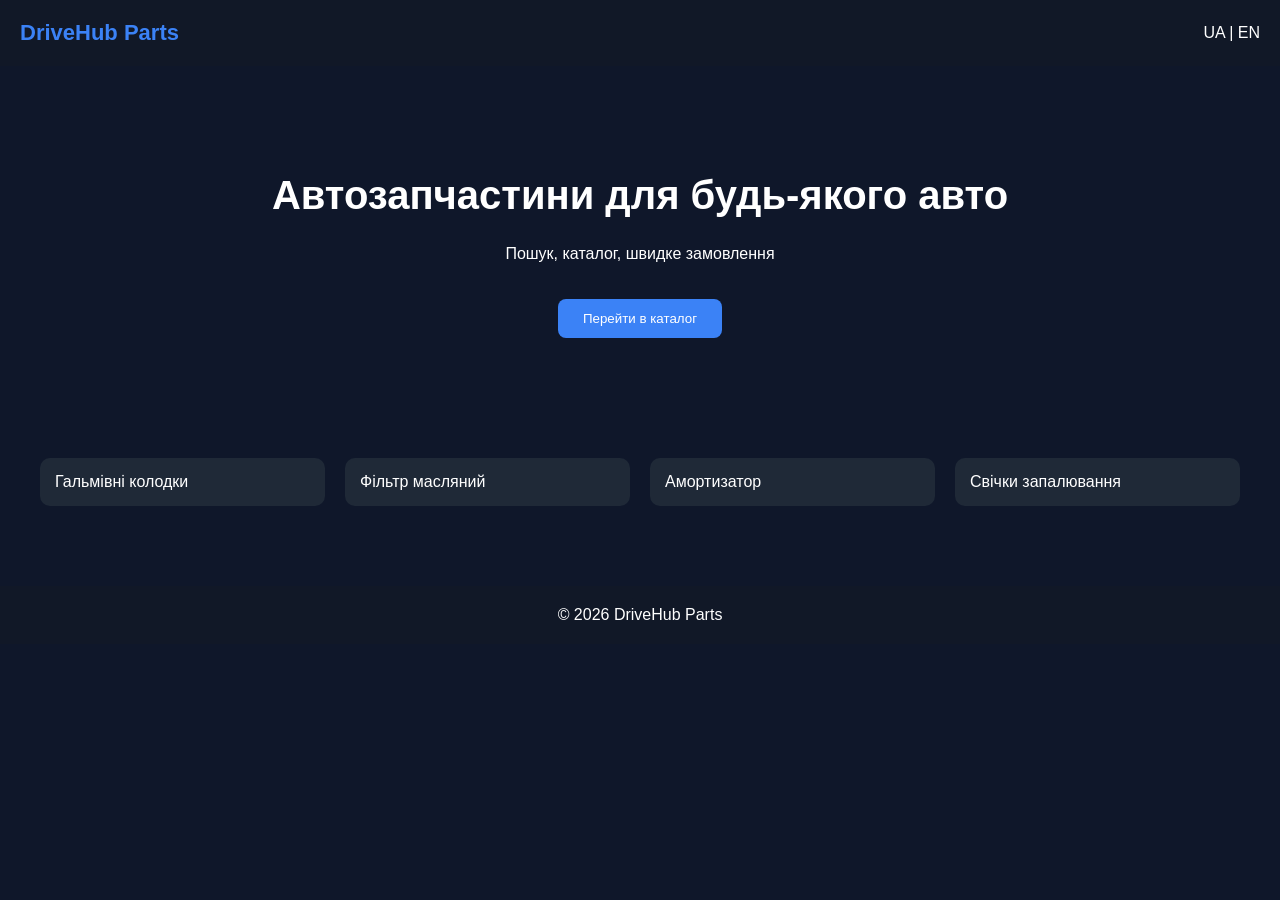
==== index.html @ 7279b129 "Create index.html" ====
<!DOCTYPE html>
<html lang="uk">
<head>
<meta charset="UTF-8">
<title>DriveHub Parts</title>
<meta name="viewport" content="width=device-width, initial-scale=1.0">

<style>
body {
    margin: 0;
    font-family: Arial;
    background: #0f172a;
    color: white;
}

header {
    background: #111827;
    padding: 20px;
    display: flex;
    justify-content: space-between;
    align-items: center;
}

.logo {
    font-size: 22px;
    font-weight: bold;
    color: #3b82f6;
}

.hero {
    text-align: center;
    padding: 80px 20px;
}

.hero h1 {
    font-size: 40px;
}

.btn {
    background: #3b82f6;
    padding: 12px 25px;
    border: none;
    color: white;
    cursor: pointer;
    margin-top: 20px;
    border-radius: 8px;
}

.products {
    display: grid;
    grid-template-columns: repeat(auto-fit, minmax(200px, 1fr));
    gap: 20px;
    padding: 40px;
}

.card {
    background: #1f2937;
    padding: 15px;
    border-radius: 10px;
}

footer {
    text-align: center;
    padding: 20px;
    background: #111827;
    margin-top: 40px;
}
</style>

</head>

<body>

<header>
    <div class="logo">DriveHub Parts</div>
    <div>UA | EN</div>
</header>

<div class="hero">
    <h1>Автозапчастини для будь-якого авто</h1>
    <p>Пошук, каталог, швидке замовлення</p>
    <button class="btn">Перейти в каталог</button>
</div>

<div class="products">
    <div class="card">Гальмівні колодки</div>
    <div class="card">Фільтр масляний</div>
    <div class="card">Амортизатор</div>
    <div class="card">Свічки запалювання</div>
</div>

<footer>
    © 2026 DriveHub Parts
</footer>

</body>
</html>
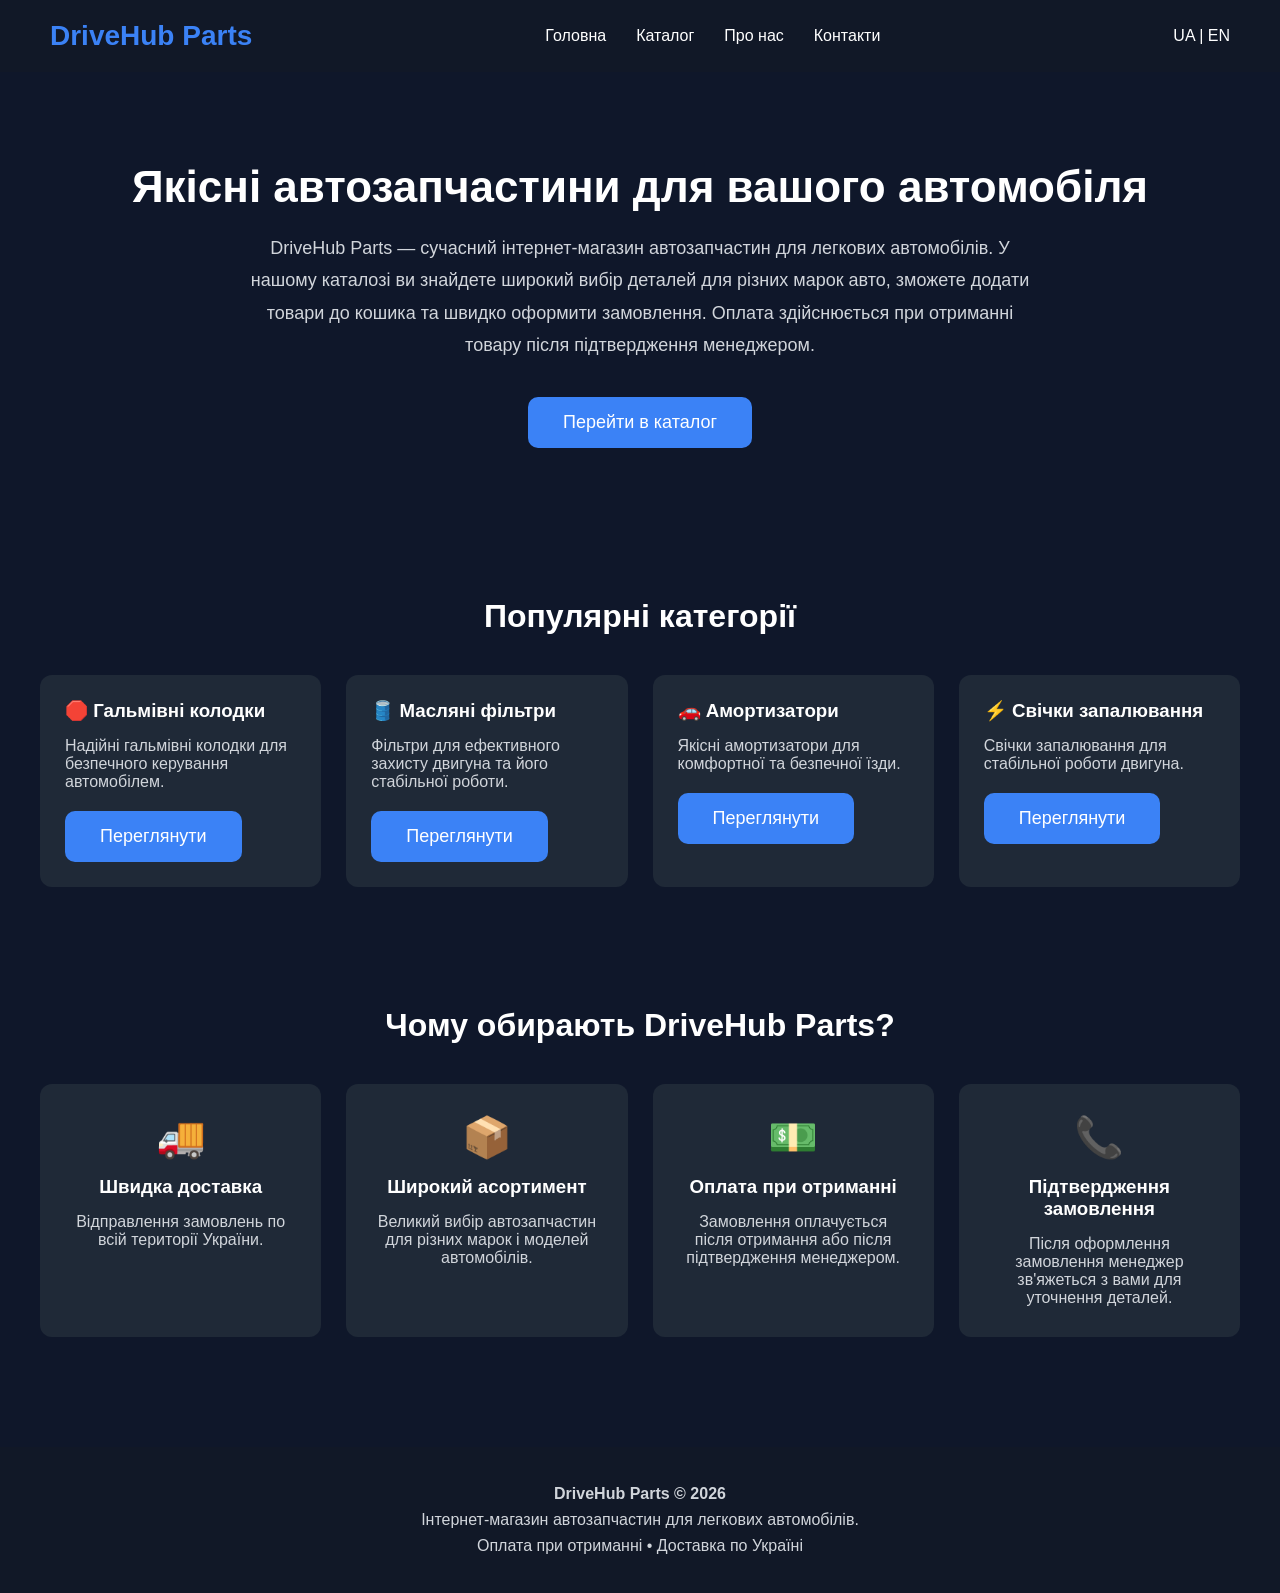
==== commit 7ce4489e: "Update index.html" ====
--- a/index.html
+++ b/index.html
@@ -2,69 +2,189 @@
 <html lang="uk">
 <head>
 <meta charset="UTF-8">
+<meta name="viewport" content="width=device-width, initial-scale=1.0">
 <title>DriveHub Parts</title>
-<meta name="viewport" content="width=device-width, initial-scale=1.0">
 
 <style>
-body {
-    margin: 0;
-    font-family: Arial;
-    background: #0f172a;
-    color: white;
-}
-
-header {
-    background: #111827;
-    padding: 20px;
-    display: flex;
-    justify-content: space-between;
-    align-items: center;
-}
-
-.logo {
-    font-size: 22px;
-    font-weight: bold;
-    color: #3b82f6;
-}
-
-.hero {
-    text-align: center;
-    padding: 80px 20px;
-}
-
-.hero h1 {
-    font-size: 40px;
-}
-
-.btn {
-    background: #3b82f6;
-    padding: 12px 25px;
-    border: none;
-    color: white;
-    cursor: pointer;
-    margin-top: 20px;
-    border-radius: 8px;
-}
-
-.products {
-    display: grid;
-    grid-template-columns: repeat(auto-fit, minmax(200px, 1fr));
-    gap: 20px;
-    padding: 40px;
-}
-
-.card {
-    background: #1f2937;
-    padding: 15px;
-    border-radius: 10px;
-}
-
-footer {
-    text-align: center;
-    padding: 20px;
-    background: #111827;
-    margin-top: 40px;
-}
+
+*{
+    margin:0;
+    padding:0;
+    box-sizing:border-box;
+}
+
+body{
+    font-family:Arial, sans-serif;
+    background:#0f172a;
+    color:white;
+}
+
+/* HEADER */
+
+header{
+    background:#111827;
+    display:flex;
+    justify-content:space-between;
+    align-items:center;
+    padding:20px 50px;
+}
+
+.logo{
+    font-size:28px;
+    font-weight:bold;
+    color:#3b82f6;
+}
+
+nav{
+    display:flex;
+    gap:30px;
+}
+
+nav a{
+    color:white;
+    text-decoration:none;
+    transition:.3s;
+}
+
+nav a:hover{
+    color:#3b82f6;
+}
+
+.language{
+    font-size:16px;
+}
+
+/* HERO */
+
+.hero{
+    text-align:center;
+    padding:90px 20px;
+}
+
+.hero h1{
+    font-size:44px;
+    margin-bottom:20px;
+}
+
+.hero p{
+    max-width:800px;
+    margin:auto;
+    line-height:1.8;
+    color:#d1d5db;
+    font-size:18px;
+    margin-bottom:35px;
+}
+
+.btn{
+    display:inline-block;
+    background:#3b82f6;
+    color:white;
+    text-decoration:none;
+    padding:15px 35px;
+    border-radius:10px;
+    transition:.3s;
+    font-size:18px;
+}
+
+.btn:hover{
+    background:#2563eb;
+}
+
+/* PRODUCTS */
+
+.products{
+    padding:60px 40px;
+}
+
+.products h2{
+    text-align:center;
+    margin-bottom:40px;
+    font-size:32px;
+}
+
+.grid{
+    display:grid;
+    grid-template-columns:repeat(auto-fit,minmax(250px,1fr));
+    gap:25px;
+}
+
+.card{
+    background:#1f2937;
+    padding:25px;
+    border-radius:12px;
+    transition:.3s;
+}
+
+.card:hover{
+    transform:translateY(-8px);
+    box-shadow:0 0 20px rgba(59,130,246,.4);
+}
+
+.card h3{
+    margin-bottom:15px;
+}
+
+.card p{
+    color:#d1d5db;
+    margin-bottom:20px;
+}
+
+/* ADVANTAGES */
+
+.advantages{
+    padding:60px 40px;
+    text-align:center;
+}
+
+.advantages h2{
+    margin-bottom:40px;
+    font-size:32px;
+}
+
+.adv-grid{
+    display:grid;
+    grid-template-columns:repeat(auto-fit,minmax(220px,1fr));
+    gap:25px;
+}
+
+.adv-card{
+    background:#1f2937;
+    padding:30px;
+    border-radius:12px;
+    transition:.3s;
+}
+
+.adv-card:hover{
+    transform:translateY(-5px);
+}
+
+.adv-card h1{
+    font-size:40px;
+    margin-bottom:15px;
+}
+
+.adv-card h3{
+    margin-bottom:15px;
+}
+
+.adv-card p{
+    color:#d1d5db;
+}
+
+/* FOOTER */
+
+footer{
+    background:#111827;
+    text-align:center;
+    padding:30px;
+    margin-top:50px;
+}
+
+footer p{
+    margin:8px;
+    color:#d1d5db;
+}
+
 </style>
 
 </head>
@@ -72,25 +192,115 @@
 <body>
 
 <header>
-    <div class="logo">DriveHub Parts</div>
-    <div>UA | EN</div>
+
+<div class="logo">
+DriveHub Parts
+</div>
+
+<nav>
+<a href="index.html">Головна</a>
+<a href="catalog.html">Каталог</a>
+<a href="about.html">Про нас</a>
+<a href="contacts.html">Контакти</a>
+</nav>
+
+<div class="language">
+UA | EN
+</div>
+
 </header>
 
-<div class="hero">
-    <h1>Автозапчастини для будь-якого авто</h1>
-    <p>Пошук, каталог, швидке замовлення</p>
-    <button class="btn">Перейти в каталог</button>
-</div>
-
-<div class="products">
-    <div class="card">Гальмівні колодки</div>
-    <div class="card">Фільтр масляний</div>
-    <div class="card">Амортизатор</div>
-    <div class="card">Свічки запалювання</div>
-</div>
+<section class="hero">
+
+<h1>Якісні автозапчастини для вашого автомобіля</h1>
+
+<p>
+DriveHub Parts — сучасний інтернет-магазин автозапчастин для легкових автомобілів.
+У нашому каталозі ви знайдете широкий вибір деталей для різних марок авто,
+зможете додати товари до кошика та швидко оформити замовлення.
+Оплата здійснюється при отриманні товару після підтвердження менеджером.
+</p>
+
+<a href="catalog.html" class="btn">
+Перейти в каталог
+</a>
+
+</section>
+
+<section class="products">
+
+<h2>Популярні категорії</h2>
+
+<div class="grid">
+
+<div class="card">
+<h3>🛑 Гальмівні колодки</h3>
+<p>Надійні гальмівні колодки для безпечного керування автомобілем.</p>
+<a href="catalog.html" class="btn">Переглянути</a>
+</div>
+
+<div class="card">
+<h3>🛢️ Масляні фільтри</h3>
+<p>Фільтри для ефективного захисту двигуна та його стабільної роботи.</p>
+<a href="catalog.html" class="btn">Переглянути</a>
+</div>
+
+<div class="card">
+<h3>🚗 Амортизатори</h3>
+<p>Якісні амортизатори для комфортної та безпечної їзди.</p>
+<a href="catalog.html" class="btn">Переглянути</a>
+</div>
+
+<div class="card">
+<h3>⚡ Свічки запалювання</h3>
+<p>Свічки запалювання для стабільної роботи двигуна.</p>
+<a href="catalog.html" class="btn">Переглянути</a>
+</div>
+
+</div>
+
+</section>
+
+<section class="advantages">
+
+<h2>Чому обирають DriveHub Parts?</h2>
+
+<div class="adv-grid">
+
+<div class="adv-card">
+<h1>🚚</h1>
+<h3>Швидка доставка</h3>
+<p>Відправлення замовлень по всій території України.</p>
+</div>
+
+<div class="adv-card">
+<h1>📦</h1>
+<h3>Широкий асортимент</h3>
+<p>Великий вибір автозапчастин для різних марок і моделей автомобілів.</p>
+</div>
+
+<div class="adv-card">
+<h1>💵</h1>
+<h3>Оплата при отриманні</h3>
+<p>Замовлення оплачується після отримання або після підтвердження менеджером.</p>
+</div>
+
+<div class="adv-card">
+<h1>📞</h1>
+<h3>Підтвердження замовлення</h3>
+<p>Після оформлення замовлення менеджер зв'яжеться з вами для уточнення деталей.</p>
+</div>
+
+</div>
+
+</section>
 
 <footer>
-    © 2026 DriveHub Parts
+
+<p><strong>DriveHub Parts © 2026</strong></p>
+<p>Інтернет-магазин автозапчастин для легкових автомобілів.</p>
+<p>Оплата при отриманні • Доставка по Україні</p>
+
 </footer>
 
 </body>
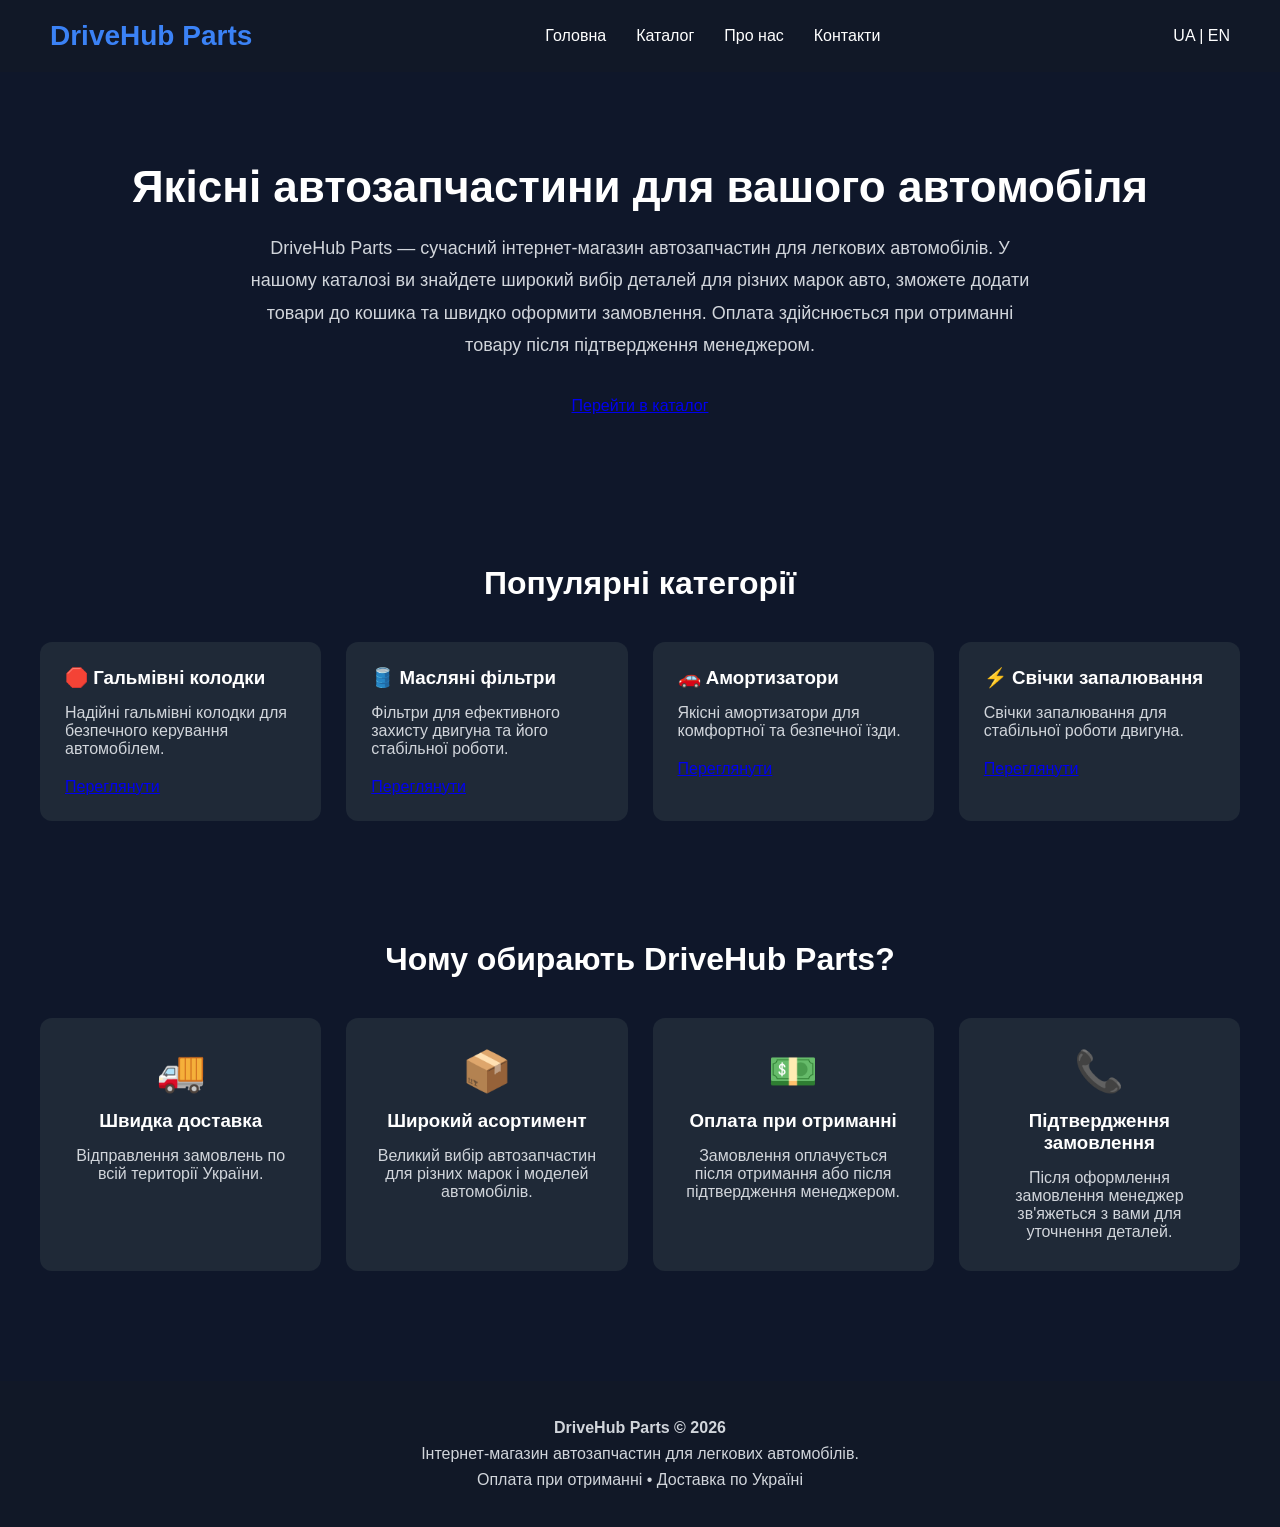
==== commit 458b4535: "Update index.html" ====
--- a/index.html
+++ b/index.html
@@ -74,7 +74,18 @@
     font-size:18px;
     margin-bottom:35px;
 }
-
+<div class="search-box">
+
+<input
+type="text"
+id="searchInput"
+placeholder="Введіть назву запчастини">
+
+<button onclick="searchProduct()" class="btn">
+Пошук
+</button>
+
+</div>
 .btn{
     display:inline-block;
     background:#3b82f6;
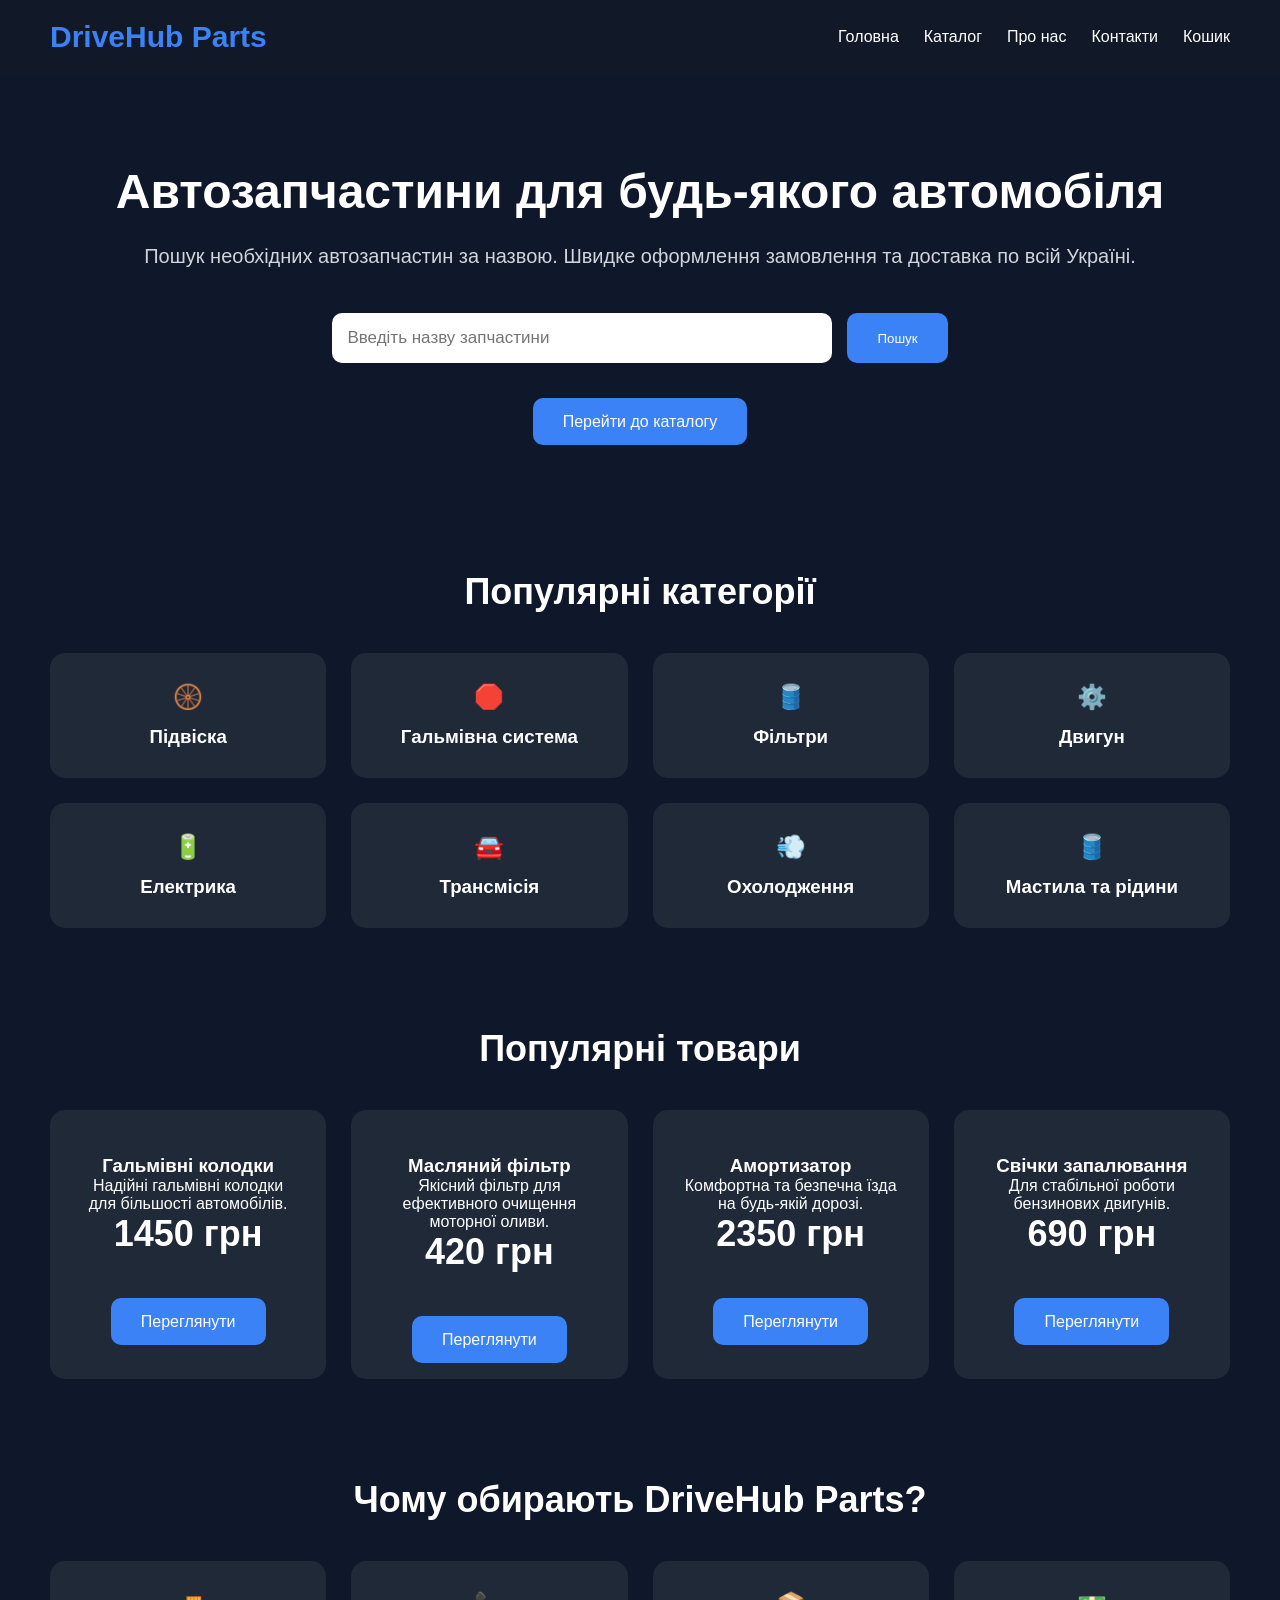
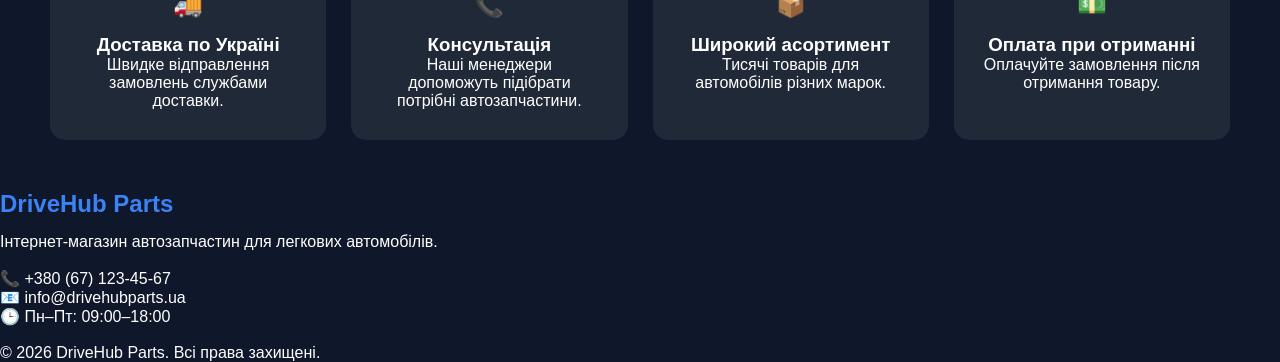
==== commit 5902b77f: "Update index.html" ====
--- a/index.html
+++ b/index.html
@@ -8,311 +8,531 @@
 <style>
 
 *{
-    margin:0;
-    padding:0;
-    box-sizing:border-box;
+margin:0;
+padding:0;
+box-sizing:border-box;
 }
 
 body{
-    font-family:Arial, sans-serif;
-    background:#0f172a;
-    color:white;
-}
-
-/* HEADER */
+font-family:Arial,sans-serif;
+background:#0f172a;
+color:white;
+}
 
 header{
-    background:#111827;
-    display:flex;
-    justify-content:space-between;
-    align-items:center;
-    padding:20px 50px;
+background:#111827;
+display:flex;
+justify-content:space-between;
+align-items:center;
+padding:20px 50px;
+position:sticky;
+top:0;
 }
 
 .logo{
-    font-size:28px;
-    font-weight:bold;
-    color:#3b82f6;
+font-size:30px;
+font-weight:bold;
+color:#3b82f6;
 }
 
 nav{
-    display:flex;
-    gap:30px;
+display:flex;
+gap:25px;
 }
 
 nav a{
-    color:white;
-    text-decoration:none;
-    transition:.3s;
+color:white;
+text-decoration:none;
+transition:.3s;
 }
 
 nav a:hover{
-    color:#3b82f6;
-}
-
-.language{
-    font-size:16px;
-}
-
-/* HERO */
+color:#3b82f6;
+}
 
 .hero{
-    text-align:center;
-    padding:90px 20px;
+
+padding:90px 20px;
+
+text-align:center;
+
 }
 
 .hero h1{
-    font-size:44px;
-    margin-bottom:20px;
+
+font-size:48px;
+
+margin-bottom:20px;
+
 }
 
 .hero p{
-    max-width:800px;
-    margin:auto;
-    line-height:1.8;
-    color:#d1d5db;
-    font-size:18px;
-    margin-bottom:35px;
-}
-<div class="search-box">
+
+font-size:20px;
+
+color:#d1d5db;
+
+line-height:1.7;
+
+margin-bottom:40px;
+
+}
+
+.search{
+
+display:flex;
+
+justify-content:center;
+
+gap:15px;
+
+flex-wrap:wrap;
+
+margin-bottom:50px;
+
+}
+
+.search input{
+
+width:500px;
+
+max-width:90%;
+
+padding:15px;
+
+border:none;
+
+border-radius:10px;
+
+font-size:17px;
+
+}
+
+.btn{
+
+background:#3b82f6;
+
+color:white;
+
+border:none;
+
+padding:15px 30px;
+
+border-radius:10px;
+
+cursor:pointer;
+
+text-decoration:none;
+
+transition:.3s;
+
+}
+
+.btn:hover{
+
+background:#2563eb;
+
+}
+
+.categories{
+
+padding:50px;
+
+}
+
+.categories h2{
+
+text-align:center;
+
+margin-bottom:40px;
+
+font-size:36px;
+
+}
+
+.grid{
+
+display:grid;
+
+grid-template-columns:repeat(auto-fit,minmax(220px,1fr));
+
+gap:25px;
+
+}
+
+.card{
+
+background:#1f2937;
+
+padding:30px;
+
+border-radius:15px;
+
+text-align:center;
+
+transition:.3s;
+
+}
+
+.card:hover{
+
+transform:translateY(-8px);
+
+box-shadow:0 0 20px rgba(59,130,246,.35);
+
+}
+
+.card h3{
+
+margin-top:15px;
+
+}
+
+</style>
+
+</head>
+
+<body>
+
+<header>
+
+<div class="logo">
+
+DriveHub Parts
+
+</div>
+
+<nav>
+
+<a href="index.html">Головна</a>
+
+<a href="catalog.html">Каталог</a>
+
+<a href="about.html">Про нас</a>
+
+<a href="contacts.html">Контакти</a>
+
+<a href="cart.html">Кошик</a>
+
+</nav>
+
+</header>
+
+<section class="hero">
+
+<h1>
+
+Автозапчастини для будь-якого автомобіля
+
+</h1>
+
+<p>
+
+Пошук необхідних автозапчастин за назвою.
+Швидке оформлення замовлення та доставка по всій Україні.
+
+</p>
+
+<div class="search">
 
 <input
+
 type="text"
-id="searchInput"
+
 placeholder="Введіть назву запчастини">
 
-<button onclick="searchProduct()" class="btn">
+<button class="btn">
+
 Пошук
+
 </button>
 
 </div>
-.btn{
-    display:inline-block;
-    background:#3b82f6;
-    color:white;
-    text-decoration:none;
-    padding:15px 35px;
-    border-radius:10px;
-    transition:.3s;
-    font-size:18px;
-}
-
-.btn:hover{
-    background:#2563eb;
-}
-
-/* PRODUCTS */
-
-.products{
-    padding:60px 40px;
-}
-
-.products h2{
-    text-align:center;
-    margin-bottom:40px;
-    font-size:32px;
-}
-
-.grid{
-    display:grid;
-    grid-template-columns:repeat(auto-fit,minmax(250px,1fr));
-    gap:25px;
-}
-
-.card{
-    background:#1f2937;
-    padding:25px;
-    border-radius:12px;
-    transition:.3s;
-}
-
-.card:hover{
-    transform:translateY(-8px);
-    box-shadow:0 0 20px rgba(59,130,246,.4);
-}
-
-.card h3{
-    margin-bottom:15px;
-}
-
-.card p{
-    color:#d1d5db;
-    margin-bottom:20px;
-}
-
-/* ADVANTAGES */
-
-.advantages{
-    padding:60px 40px;
-    text-align:center;
-}
-
-.advantages h2{
-    margin-bottom:40px;
-    font-size:32px;
-}
-
-.adv-grid{
-    display:grid;
-    grid-template-columns:repeat(auto-fit,minmax(220px,1fr));
-    gap:25px;
-}
-
-.adv-card{
-    background:#1f2937;
-    padding:30px;
-    border-radius:12px;
-    transition:.3s;
-}
-
-.adv-card:hover{
-    transform:translateY(-5px);
-}
-
-.adv-card h1{
-    font-size:40px;
-    margin-bottom:15px;
-}
-
-.adv-card h3{
-    margin-bottom:15px;
-}
-
-.adv-card p{
-    color:#d1d5db;
-}
-
-/* FOOTER */
-
-footer{
-    background:#111827;
-    text-align:center;
-    padding:30px;
-    margin-top:50px;
-}
-
-footer p{
-    margin:8px;
-    color:#d1d5db;
-}
-
-</style>
-
-</head>
-
-<body>
-
-<header>
-
-<div class="logo">
+
+<a href="catalog.html" class="btn">
+
+Перейти до каталогу
+
+</a>
+
+</section>
+
+<section class="categories">
+
+<h2>
+
+Популярні категорії
+
+</h2>
+
+<div class="grid">
+
+<div class="card">
+
+<h1>🛞</h1>
+
+<h3>Підвіска</h3>
+
+</div>
+
+<div class="card">
+
+<h1>🛑</h1>
+
+<h3>Гальмівна система</h3>
+
+</div>
+
+<div class="card">
+
+<h1>🛢️</h1>
+
+<h3>Фільтри</h3>
+
+</div>
+
+<div class="card">
+
+<h1>⚙️</h1>
+
+<h3>Двигун</h3>
+
+</div><div class="card">
+
+<h1>🔋</h1>
+
+<h3>Електрика</h3>
+
+</div>
+
+<div class="card">
+
+<h1>🚘</h1>
+
+<h3>Трансмісія</h3>
+
+</div>
+
+<div class="card">
+
+<h1>💨</h1>
+
+<h3>Охолодження</h3>
+
+</div>
+
+<div class="card">
+
+<h1>🛢️</h1>
+
+<h3>Мастила та рідини</h3>
+
+</div>
+
+</div>
+
+</section>
+
+<section class="categories">
+
+<h2>
+
+Популярні товари
+
+</h2>
+
+<div class="grid">
+
+<div class="card">
+
+<h3>Гальмівні колодки</h3>
+
+<p>Надійні гальмівні колодки для більшості автомобілів.</p>
+
+<h2>1450 грн</h2>
+
+<br>
+
+<a href="catalog.html" class="btn">
+
+Переглянути
+
+</a>
+
+</div>
+
+<div class="card">
+
+<h3>Масляний фільтр</h3>
+
+<p>Якісний фільтр для ефективного очищення моторної оливи.</p>
+
+<h2>420 грн</h2>
+
+<br>
+
+<a href="catalog.html" class="btn">
+
+Переглянути
+
+</a>
+
+</div>
+
+<div class="card">
+
+<h3>Амортизатор</h3>
+
+<p>Комфортна та безпечна їзда на будь-якій дорозі.</p>
+
+<h2>2350 грн</h2>
+
+<br>
+
+<a href="catalog.html" class="btn">
+
+Переглянути
+
+</a>
+
+</div>
+
+<div class="card">
+
+<h3>Свічки запалювання</h3>
+
+<p>Для стабільної роботи бензинових двигунів.</p>
+
+<h2>690 грн</h2>
+
+<br>
+
+<a href="catalog.html" class="btn">
+
+Переглянути
+
+</a>
+
+</div>
+
+</div>
+
+</section>
+
+<section class="categories">
+
+<h2>
+
+Чому обирають DriveHub Parts?
+
+</h2>
+
+<div class="grid">
+
+<div class="card">
+
+<h1>🚚</h1>
+
+<h3>Доставка по Україні</h3>
+
+<p>
+
+Швидке відправлення замовлень службами доставки.
+
+</p>
+
+</div>
+
+<div class="card">
+
+<h1>📞</h1>
+
+<h3>Консультація</h3>
+
+<p>
+
+Наші менеджери допоможуть підібрати потрібні автозапчастини.
+
+</p>
+
+</div>
+
+<div class="card">
+
+<h1>📦</h1>
+
+<h3>Широкий асортимент</h3>
+
+<p>
+
+Тисячі товарів для автомобілів різних марок.
+
+</p>
+
+</div>
+
+<div class="card">
+
+<h1>💵</h1>
+
+<h3>Оплата при отриманні</h3>
+
+<p>
+
+Оплачуйте замовлення після отримання товару.
+
+</p>
+
+</div>
+
+</div>
+
+</section>
+
+<footer>
+
+<h2 style="color:#3b82f6; margin-bottom:15px;">
+
 DriveHub Parts
-</div>
-
-<nav>
-<a href="index.html">Головна</a>
-<a href="catalog.html">Каталог</a>
-<a href="about.html">Про нас</a>
-<a href="contacts.html">Контакти</a>
-</nav>
-
-<div class="language">
-UA | EN
-</div>
-
-</header>
-
-<section class="hero">
-
-<h1>Якісні автозапчастини для вашого автомобіля</h1>
-
-<p>
-DriveHub Parts — сучасний інтернет-магазин автозапчастин для легкових автомобілів.
-У нашому каталозі ви знайдете широкий вибір деталей для різних марок авто,
-зможете додати товари до кошика та швидко оформити замовлення.
-Оплата здійснюється при отриманні товару після підтвердження менеджером.
-</p>
-
-<a href="catalog.html" class="btn">
-Перейти в каталог
-</a>
-
-</section>
-
-<section class="products">
-
-<h2>Популярні категорії</h2>
-
-<div class="grid">
-
-<div class="card">
-<h3>🛑 Гальмівні колодки</h3>
-<p>Надійні гальмівні колодки для безпечного керування автомобілем.</p>
-<a href="catalog.html" class="btn">Переглянути</a>
-</div>
-
-<div class="card">
-<h3>🛢️ Масляні фільтри</h3>
-<p>Фільтри для ефективного захисту двигуна та його стабільної роботи.</p>
-<a href="catalog.html" class="btn">Переглянути</a>
-</div>
-
-<div class="card">
-<h3>🚗 Амортизатори</h3>
-<p>Якісні амортизатори для комфортної та безпечної їзди.</p>
-<a href="catalog.html" class="btn">Переглянути</a>
-</div>
-
-<div class="card">
-<h3>⚡ Свічки запалювання</h3>
-<p>Свічки запалювання для стабільної роботи двигуна.</p>
-<a href="catalog.html" class="btn">Переглянути</a>
-</div>
-
-</div>
-
-</section>
-
-<section class="advantages">
-
-<h2>Чому обирають DriveHub Parts?</h2>
-
-<div class="adv-grid">
-
-<div class="adv-card">
-<h1>🚚</h1>
-<h3>Швидка доставка</h3>
-<p>Відправлення замовлень по всій території України.</p>
-</div>
-
-<div class="adv-card">
-<h1>📦</h1>
-<h3>Широкий асортимент</h3>
-<p>Великий вибір автозапчастин для різних марок і моделей автомобілів.</p>
-</div>
-
-<div class="adv-card">
-<h1>💵</h1>
-<h3>Оплата при отриманні</h3>
-<p>Замовлення оплачується після отримання або після підтвердження менеджером.</p>
-</div>
-
-<div class="adv-card">
-<h1>📞</h1>
-<h3>Підтвердження замовлення</h3>
-<p>Після оформлення замовлення менеджер зв'яжеться з вами для уточнення деталей.</p>
-</div>
-
-</div>
-
-</section>
-
-<footer>
-
-<p><strong>DriveHub Parts © 2026</strong></p>
-<p>Інтернет-магазин автозапчастин для легкових автомобілів.</p>
-<p>Оплата при отриманні • Доставка по Україні</p>
+
+</h2>
+
+<p>
+
+Інтернет-магазин автозапчастин для легкових автомобілів.
+
+</p>
+
+<br>
+
+<p>
+
+📞 +380 (67) 123-45-67
+
+</p>
+
+<p>
+
+📧 info@drivehubparts.ua
+
+</p>
+
+<p>
+
+🕒 Пн–Пт: 09:00–18:00
+
+</p>
+
+<br>
+
+<p>
+
+© 2026 DriveHub Parts. Всі права захищені.
+
+</p>
 
 </footer>
 
 </body>
+
 </html>
